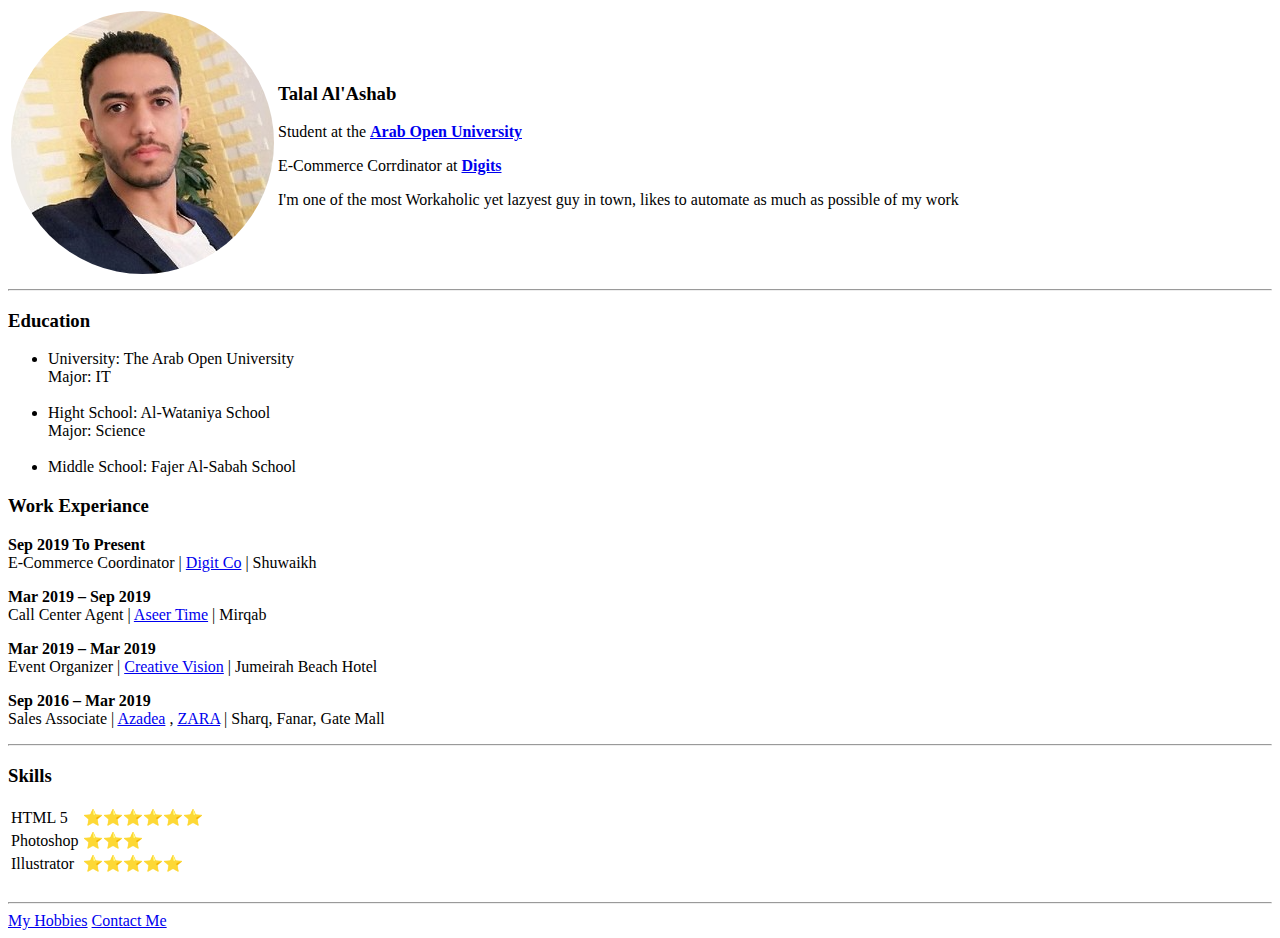
==== index.html @ d518bde4 "add initial website cv files" ====
<!DOCTYPE html>
<html lang="en" dir="ltr">
  <head>
    <meta charset="utf-8">

<!-- table for in profile picture and the intro --->
    <table>
      <tr>
      <td><img src="talal.png" alt="Talal Profile"></td>
        <td><h3>Talal Al'Ashab</h3>
        <p>Student at the <strong><a href="https://www.arabou.edu.kw/Pages/default.aspx">Arab Open University</a></strong></p>
        <p>E-Commerce Corrdinator at <strong><a href="https://www.digits.com.kw">Digits</a></strong></p>
        <p>I'm one of the most Workaholic yet lazyest guy in town, likes to automate as much as possible of my work</p>
      </td>
        </tr>
      </table>
      <hr>
  </head>
  <body>

<!-- List -->
<h3>Education</h3>
<ul>
  <li>University: The Arab Open University <br>Major: IT</li> <br>
  <li>Hight School: Al-Wataniya School <br>Major: Science</li><br>
  <li>Middle School: Fajer Al-Sabah School</li>
</ul>

<h3>Work Experiance</h3>
<p> <strong>Sep 2019 To Present</strong>
  <br>E-Commerce Coordinator | <a href="https:www.digits.com.kw">Digit Co</a> | Shuwaikh</p>

<p><strong>Mar 2019 – Sep 2019</strong>
  <br>Call Center Agent | <a href="http://aseertime.com/">Aseer Time</a> | Mirqab</p>

<p><strong>Mar 2019 – Mar 2019</strong>
  <br>Event Organizer | <a href="http://www.creativevisionkw.com/default">Creative Vision</a> | Jumeirah Beach Hotel</p>

<p><strong>Sep 2016 – Mar 2019 </strong>
  <br>Sales Associate | <a href="https://www.azadea.com/english/home">Azadea</a> , <a href="https://www.zara.com/kw/">ZARA</a> | Sharq, Fanar, Gate Mall</p>

<hr>

  <!-- table for skills -->
<h3>Skills</h3>

  <table>

    <tr>
      <td>HTML 5</td>
      <td>⭐️⭐️⭐️⭐️⭐️⭐️</td>
    </tr>

    <tr>
      <td>Photoshop</td>
      <td>⭐️⭐️⭐️</td>

    </tr>

    <tr>
      <td>Illustrator</td>
      <td>⭐️⭐️⭐️⭐️⭐️</td>

    </tr>


  </table>


<br>
<hr>
<!-- Pages -->
<a href="hobbies.html">My Hobbies</a>
<a href="Contact me.html">Contact Me</a>
  </body>
</html>
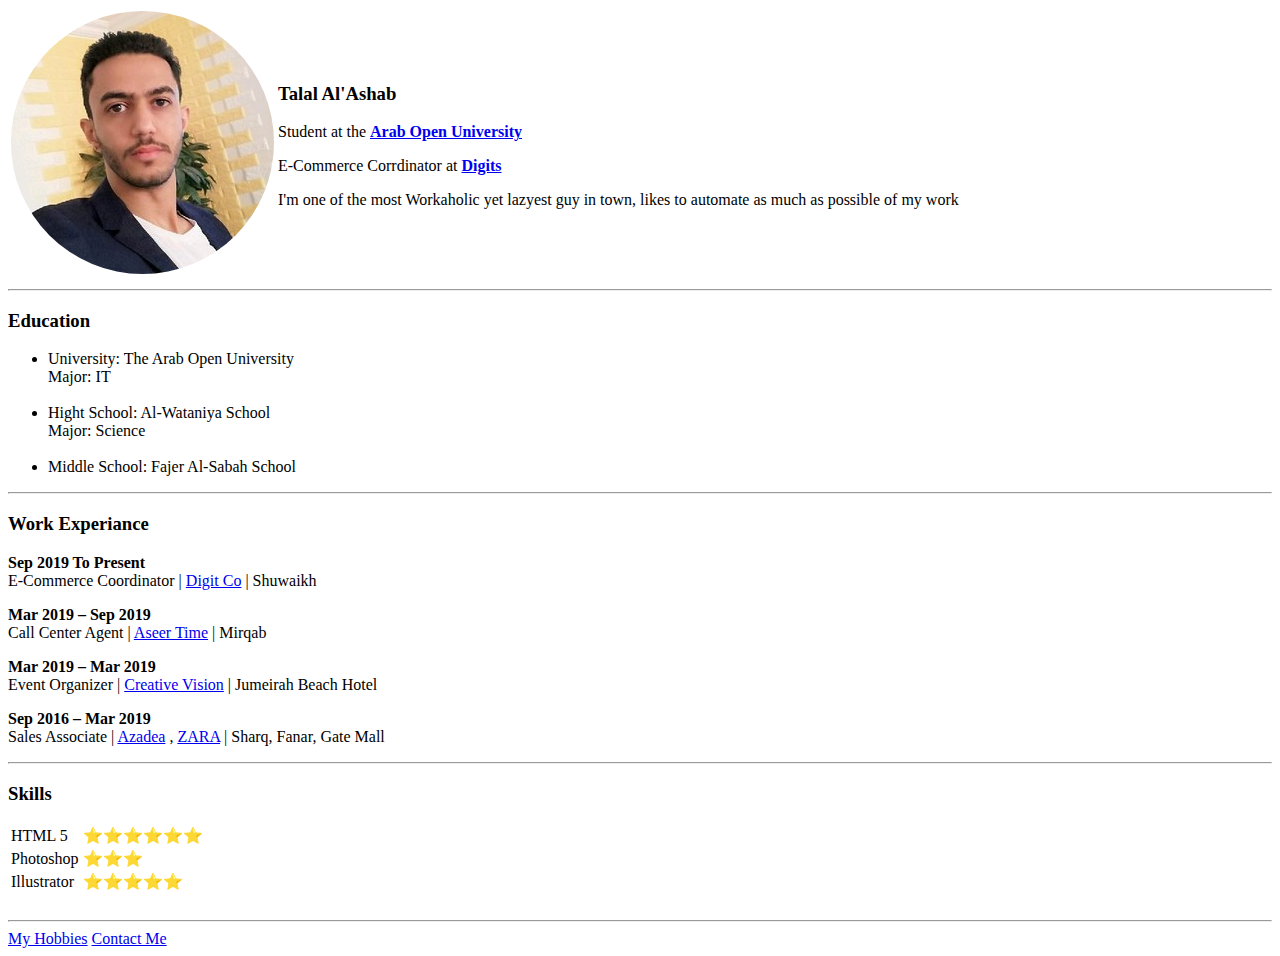
==== commit 08387ccc: "Update index.html" ====
--- a/index.html
+++ b/index.html
@@ -25,7 +25,7 @@
   <li>Hight School: Al-Wataniya School <br>Major: Science</li><br>
   <li>Middle School: Fajer Al-Sabah School</li>
 </ul>
-
+<hr>
 <h3>Work Experiance</h3>
 <p> <strong>Sep 2019 To Present</strong>
   <br>E-Commerce Coordinator | <a href="https:www.digits.com.kw">Digit Co</a> | Shuwaikh</p>
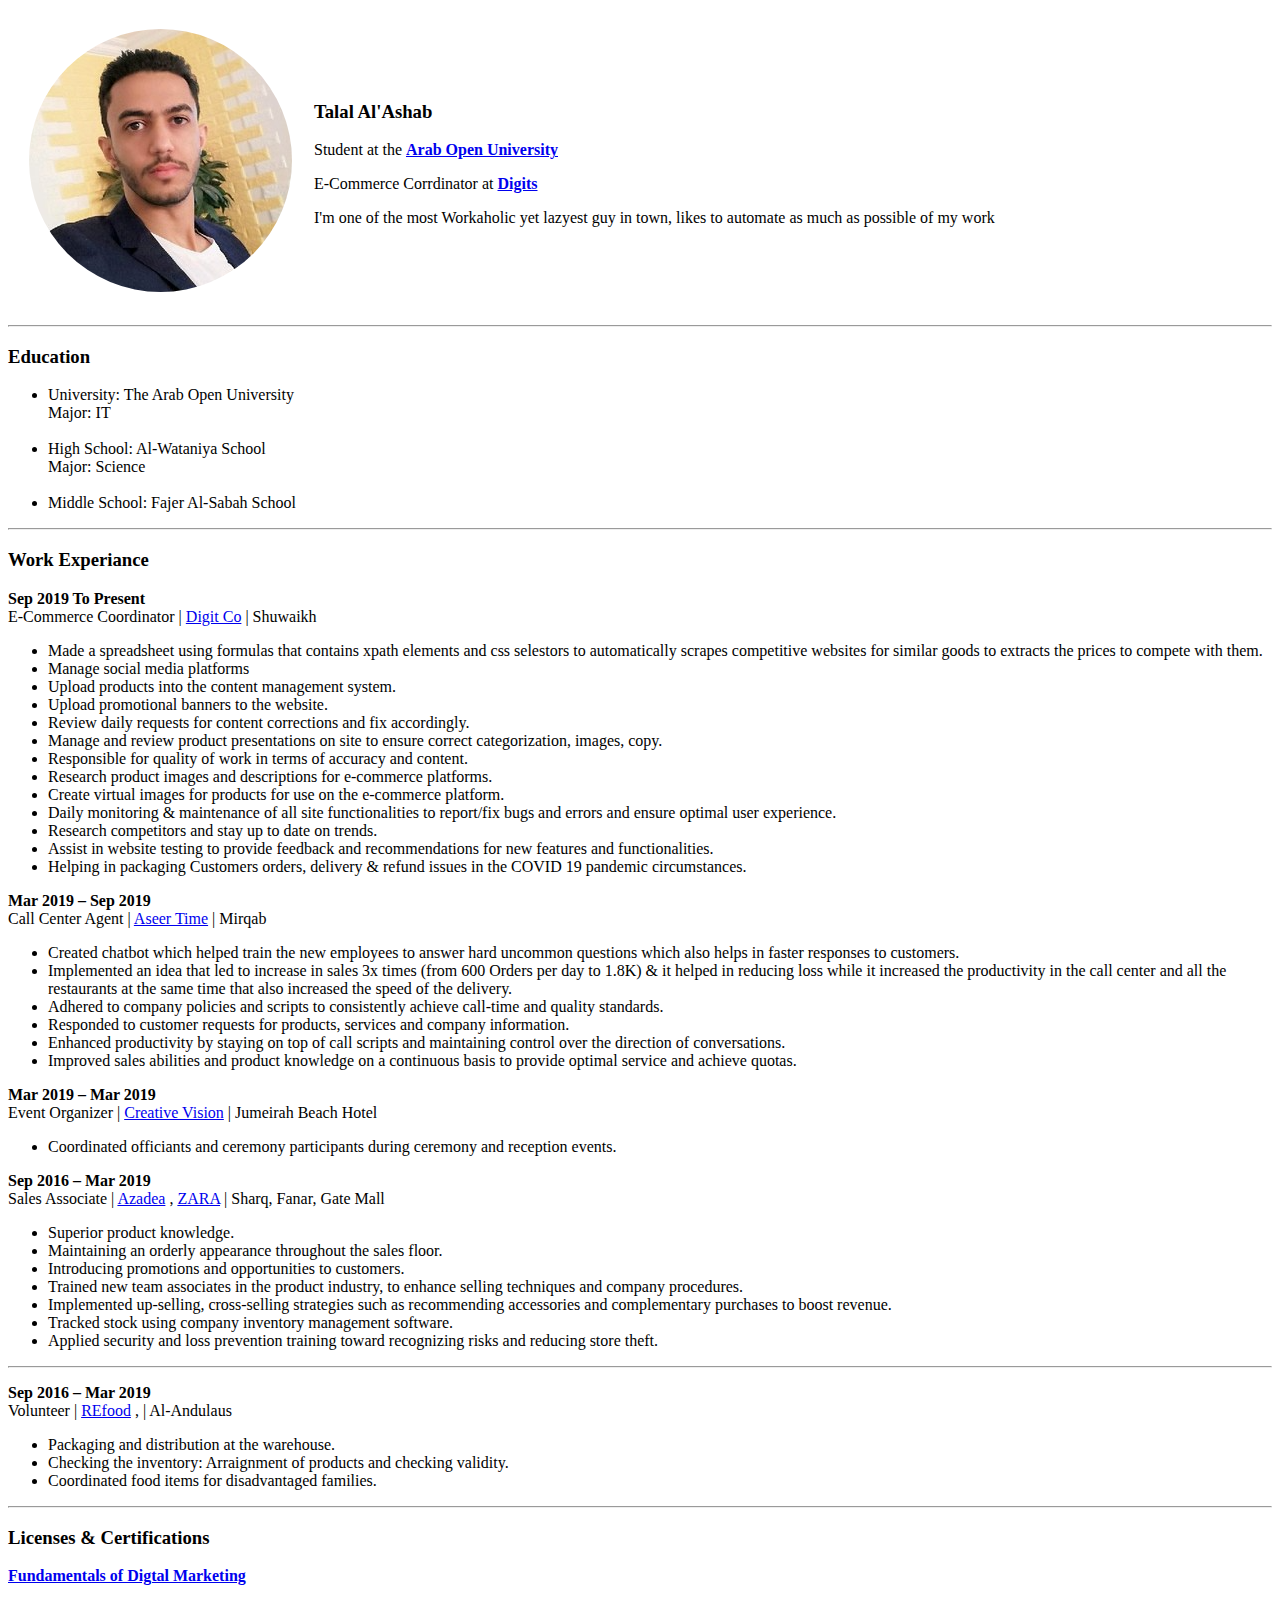
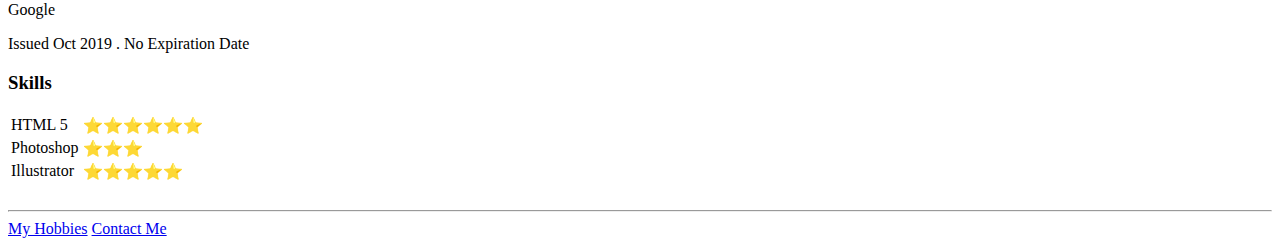
==== commit cb5e1595: "Update index.html" ====
--- a/index.html
+++ b/index.html
@@ -1,48 +1,114 @@
 <!DOCTYPE html>
 <html lang="en" dir="ltr">
-  <head>
-    <meta charset="utf-8">
 
-<!-- table for in profile picture and the intro --->
-    <table>
-      <tr>
+<head>
+  <meta charset="utf-8">
+
+<link rel="stylesheet" href="css/styles.css"
+
+  <!-- table for in profile picture and the intro --->
+  <table cellspacing="20">
+    <tr>
       <td><img src="talal.png" alt="Talal Profile"></td>
-        <td><h3>Talal Al'Ashab</h3>
+      <td>
+        <h3>Talal Al'Ashab</h3>
         <p>Student at the <strong><a href="https://www.arabou.edu.kw/Pages/default.aspx">Arab Open University</a></strong></p>
         <p>E-Commerce Corrdinator at <strong><a href="https://www.digits.com.kw">Digits</a></strong></p>
         <p>I'm one of the most Workaholic yet lazyest guy in town, likes to automate as much as possible of my work</p>
       </td>
-        </tr>
-      </table>
-      <hr>
-  </head>
-  <body>
+    </tr>
+  </table>
+  <hr>
+</head>
 
-<!-- List -->
-<h3>Education</h3>
+
+  <!-- List -->
+  <h3>Education</h3>
+  <ul>
+    <li>University: The Arab Open University <br>Major: IT</li> <br>
+    <li>High School: Al-Wataniya School <br>Major: Science</li><br>
+    <li>Middle School: Fajer Al-Sabah School</li>
+  </ul>
+  <hr>
+  <h3>Work Experiance</h3>
+  <p> <strong>Sep 2019 To Present</strong>
+    <br>E-Commerce Coordinator | <a href="https:www.digits.com.kw">Digit Co</a> | Shuwaikh</p>
+    <ul>
+      <li>Made a spreadsheet using formulas that contains xpath elements and css selestors to automatically scrapes competitive websites for similar goods to extracts the prices to compete with them.</li>
+      <li>Manage social media platforms </li>
+      <li>Upload products into the content management system.</li>
+      <li>Upload promotional banners to the website. </li>
+      <li>Review daily requests for content corrections and fix accordingly. </li>
+      <li>Manage and review product presentations on site to ensure correct categorization, images, copy. </li>
+      <li>Responsible for quality of work in terms of accuracy and content. </li>
+      <li>Research product images and descriptions for e-commerce platforms. </li>
+      <li>Create virtual images for products for use on the e-commerce platform. </li>
+      <li>Daily monitoring & maintenance of all site functionalities to report/fix bugs and errors and ensure optimal user experience.</li>
+      <li>Research competitors and stay up to date on trends. </li>
+      <li>Assist in website testing to provide feedback and recommendations for new features and functionalities. </li>
+      <li>Helping in packaging Customers orders, delivery & refund issues in the COVID 19 pandemic circumstances.</li>
+
+    </ul>
+
+  <p><strong>Mar 2019 – Sep 2019</strong>
+    <br>Call Center Agent | <a href="http://aseertime.com/">Aseer Time</a> | Mirqab</p>
+    <ul>
+      <li>Created chatbot which helped train the new employees to answer hard uncommon questions which also helps in faster responses to customers. </li>
+      <li>Implemented an idea that led to increase in sales 3x times (from 600 Orders per day to 1.8K) & it helped in reducing loss while it increased the productivity in the call center and all the restaurants at the same time that also increased the speed of the delivery. </li>
+      <li>Adhered to company policies and scripts to consistently achieve call-time and quality standards. </li>
+      <li>Responded to customer requests for products, services and company information. </li>
+      <li>Enhanced productivity by staying on top of call scripts and maintaining control over the direction of conversations. </li>
+      <li>Improved sales abilities and product knowledge on a continuous basis to provide optimal service and achieve quotas.</li>
+
+    </ul>
+
+  <p><strong>Mar 2019 – Mar 2019</strong>
+    <br>Event Organizer | <a href="http://www.creativevisionkw.com/default">Creative Vision</a> | Jumeirah Beach Hotel</p>
 <ul>
-  <li>University: The Arab Open University <br>Major: IT</li> <br>
-  <li>Hight School: Al-Wataniya School <br>Major: Science</li><br>
-  <li>Middle School: Fajer Al-Sabah School</li>
+  <li>Coordinated officiants and ceremony participants during ceremony and reception events.</li>
 </ul>
-<hr>
-<h3>Work Experiance</h3>
-<p> <strong>Sep 2019 To Present</strong>
-  <br>E-Commerce Coordinator | <a href="https:www.digits.com.kw">Digit Co</a> | Shuwaikh</p>
 
-<p><strong>Mar 2019 – Sep 2019</strong>
-  <br>Call Center Agent | <a href="http://aseertime.com/">Aseer Time</a> | Mirqab</p>
+  <p><strong>Sep 2016 – Mar 2019 </strong>
+    <br>Sales Associate | <a href="https://www.azadea.com/english/home">Azadea</a> , <a href="https://www.zara.com/kw/">ZARA</a> | Sharq, Fanar, Gate Mall</p>
+    <ul>
+      <li>Superior product knowledge.</li>
+      <li>Maintaining an orderly appearance throughout the sales floor.</li>
+      <li>Introducing promotions and opportunities to customers.</li>
+      <li>Trained new team associates in the product industry, to enhance selling techniques and company procedures.</li>
+      <li>Implemented up-selling, cross-selling strategies such as recommending accessories and complementary purchases to boost revenue.</li>
+      <li>Tracked stock using company inventory management software.</li>
+      <li>Applied security and loss prevention training toward recognizing risks and reducing store theft.
+</li>
 
-<p><strong>Mar 2019 – Mar 2019</strong>
-  <br>Event Organizer | <a href="http://www.creativevisionkw.com/default">Creative Vision</a> | Jumeirah Beach Hotel</p>
+    </ul>
+  <hr>
 
-<p><strong>Sep 2016 – Mar 2019 </strong>
-  <br>Sales Associate | <a href="https://www.azadea.com/english/home">Azadea</a> , <a href="https://www.zara.com/kw/">ZARA</a> | Sharq, Fanar, Gate Mall</p>
+  <p><strong>Sep 2016 – Mar 2019 </strong>
+    <br>Volunteer | <a href="https://www.azadea.com/english/home">REfood</a> , | Al-Andulaus</p>
+<ul>
+  <li>Packaging and distribution at the warehouse.</li>
+  <li>Checking the inventory: Arraignment of products and checking validity.</li>
+  <li>Coordinated food items for disadvantaged families.</li>
+</ul>
 
-<hr>
+  <hr>
+
+  <h3>Licenses & Certifications</h3>
+    <strong><p> <a href="https://img0cf.b8cdn.com/images/course/49/59423349_1573489210.pdf">Fundamentals of Digtal Marketing</a></p></strong>
+    <p>
+      Google
+    </p>
+    <p>
+      Issued Oct 2019 . No Expiration Date
+    </p>
+
+
+
+
+
 
   <!-- table for skills -->
-<h3>Skills</h3>
+  <h3>Skills</h3>
 
   <table>
 
@@ -67,10 +133,11 @@
   </table>
 
 
-<br>
-<hr>
-<!-- Pages -->
-<a href="hobbies.html">My Hobbies</a>
-<a href="Contact me.html">Contact Me</a>
-  </body>
+  <br>
+  <hr>
+  <!-- Pages -->
+  <a href="hobbies.html">My Hobbies</a>
+  <a href="Contact me.html">Contact Me</a>
+</body>
+
 </html>
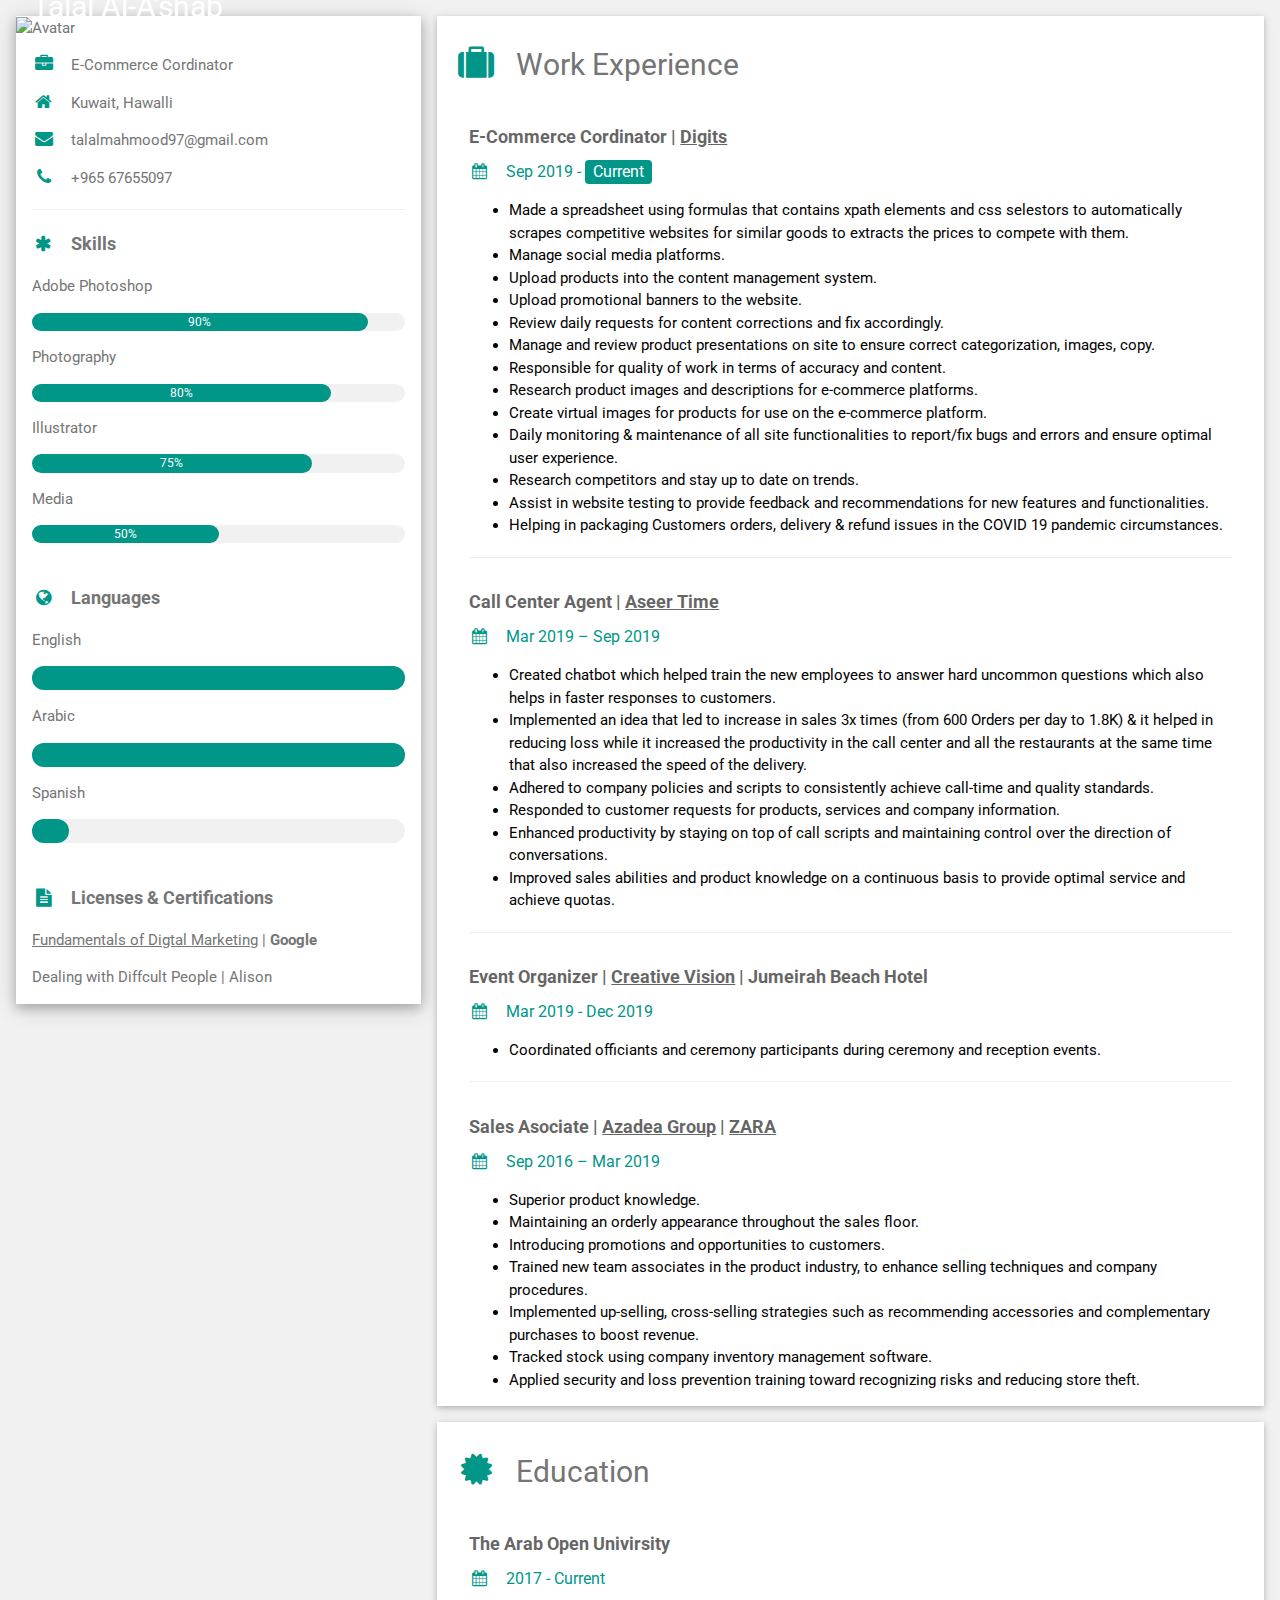
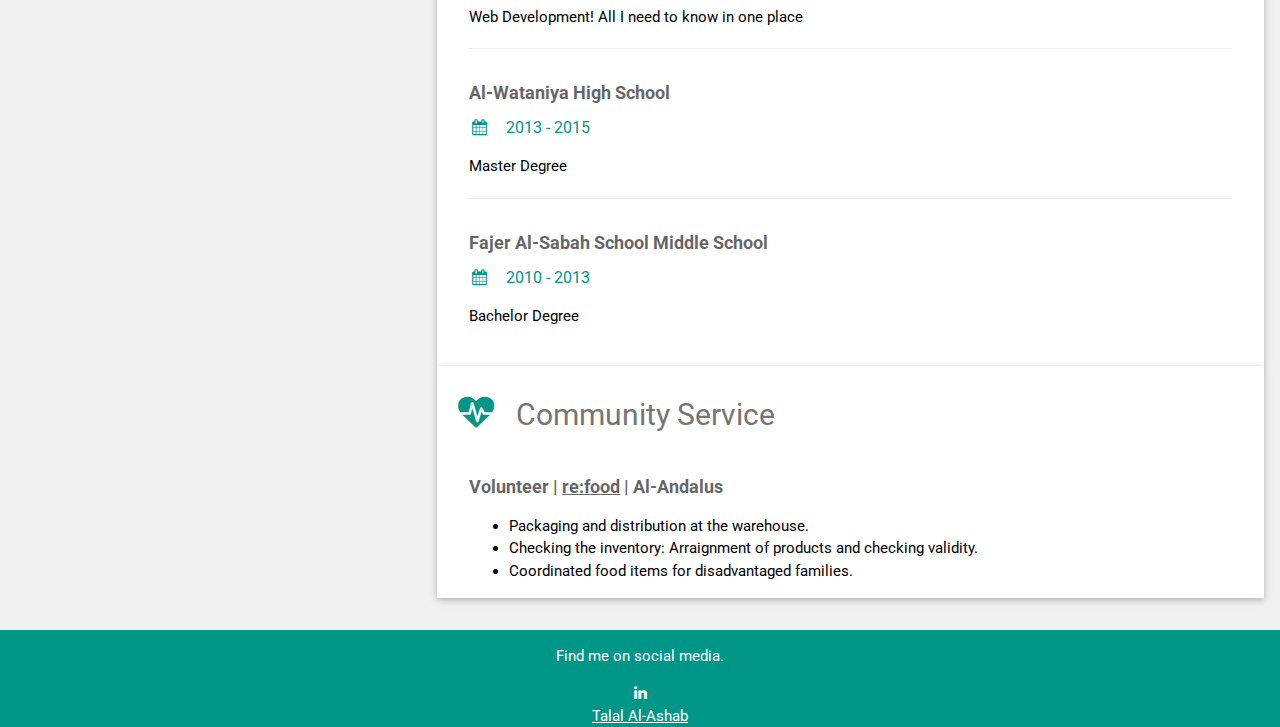
==== commit be4b7e7b: "Add files via upload" ====
--- a/index.html
+++ b/index.html
@@ -1,143 +1,195 @@
 <!DOCTYPE html>
-<html lang="en" dir="ltr">
+<html>
+<title>W3.CSS Template</title>
+<meta charset="UTF-8">
+<meta name="viewport" content="width=device-width, initial-scale=1">
+<link rel="stylesheet" href="https://www.w3schools.com/w3css/4/w3.css">
+<link rel='stylesheet' href='https://fonts.googleapis.com/css?family=Roboto'>
+<link rel="stylesheet" href="https://cdnjs.cloudflare.com/ajax/libs/font-awesome/4.7.0/css/font-awesome.min.css">
+<style>
+html,body,h1,h2,h3,h4,h5,h6 {font-family: "Roboto", sans-serif}
+</style>
+<body class="w3-light-grey">
 
-<head>
-  <meta charset="utf-8">
+<!-- Page Container -->
+<div class="w3-content w3-margin-top" style="max-width:1400px;">
 
-<link rel="stylesheet" href="css/styles.css"
+  <!-- The Grid -->
+  <div class="w3-row-padding">
 
-  <!-- table for in profile picture and the intro --->
-  <table cellspacing="20">
-    <tr>
-      <td><img src="talal.png" alt="Talal Profile"></td>
-      <td>
-        <h3>Talal Al'Ashab</h3>
-        <p>Student at the <strong><a href="https://www.arabou.edu.kw/Pages/default.aspx">Arab Open University</a></strong></p>
-        <p>E-Commerce Corrdinator at <strong><a href="https://www.digits.com.kw">Digits</a></strong></p>
-        <p>I'm one of the most Workaholic yet lazyest guy in town, likes to automate as much as possible of my work</p>
-      </td>
-    </tr>
-  </table>
-  <hr>
-</head>
+    <!-- Left Column -->
+    <div class="w3-third">
 
+      <div class="w3-white w3-text-grey w3-card-4">
+        <div class="w3-display-container">
+          <img src="https://media-exp1.licdn.com/dms/image/C5603AQHJA4fYgfcilw/profile-displayphoto-shrink_400_400/0?e=1597881600&v=beta&t=4HWMPrF5-MyUjvl9fNhQKcwze5MJu10W9_ksM5JfszQ" style="width:100%"  alt="Avatar">
 
-  <!-- List -->
-  <h3>Education</h3>
-  <ul>
-    <li>University: The Arab Open University <br>Major: IT</li> <br>
-    <li>High School: Al-Wataniya School <br>Major: Science</li><br>
-    <li>Middle School: Fajer Al-Sabah School</li>
-  </ul>
-  <hr>
-  <h3>Work Experiance</h3>
-  <p> <strong>Sep 2019 To Present</strong>
-    <br>E-Commerce Coordinator | <a href="https:www.digits.com.kw">Digit Co</a> | Shuwaikh</p>
-    <ul>
-      <li>Made a spreadsheet using formulas that contains xpath elements and css selestors to automatically scrapes competitive websites for similar goods to extracts the prices to compete with them.</li>
-      <li>Manage social media platforms </li>
-      <li>Upload products into the content management system.</li>
-      <li>Upload promotional banners to the website. </li>
-      <li>Review daily requests for content corrections and fix accordingly. </li>
-      <li>Manage and review product presentations on site to ensure correct categorization, images, copy. </li>
-      <li>Responsible for quality of work in terms of accuracy and content. </li>
-      <li>Research product images and descriptions for e-commerce platforms. </li>
-      <li>Create virtual images for products for use on the e-commerce platform. </li>
-      <li>Daily monitoring & maintenance of all site functionalities to report/fix bugs and errors and ensure optimal user experience.</li>
-      <li>Research competitors and stay up to date on trends. </li>
-      <li>Assist in website testing to provide feedback and recommendations for new features and functionalities. </li>
-      <li>Helping in packaging Customers orders, delivery & refund issues in the COVID 19 pandemic circumstances.</li>
+          <div class="w3-display-bottomleft w3-container w3-text-white">
+            <h2>Talal Al-A'shab</h2>
+          </div>
+        </div>
+        <div class="w3-container">
+          <p><i class="fa fa-briefcase fa-fw w3-margin-right w3-large w3-text-teal"></i>E-Commerce Cordinator</p>
+          <p><i class="fa fa-home fa-fw w3-margin-right w3-large w3-text-teal"></i>Kuwait, Hawalli</p>
+          <p><i class="fa fa-envelope fa-fw w3-margin-right w3-large w3-text-teal"></i>talalmahmood97@gmail.com</p>
+          <p><i class="fa fa-phone fa-fw w3-margin-right w3-large w3-text-teal"></i>+965 67655097</p>
+          <hr>
 
-    </ul>
+          <p class="w3-large"><b><i class="fa fa-asterisk fa-fw w3-margin-right w3-text-teal"></i>Skills</b></p>
+          <p>Adobe Photoshop</p>
+          <div class="w3-light-grey w3-round-xlarge w3-small">
+            <div class="w3-container w3-center w3-round-xlarge w3-teal" style="width:90%">90%</div>
+          </div>
+          <p>Photography</p>
+          <div class="w3-light-grey w3-round-xlarge w3-small">
+            <div class="w3-container w3-center w3-round-xlarge w3-teal" style="width:80%">
+              <div class="w3-center w3-text-white">80%</div>
+            </div>
+          </div>
+          <p>Illustrator</p>
+          <div class="w3-light-grey w3-round-xlarge w3-small">
+            <div class="w3-container w3-center w3-round-xlarge w3-teal" style="width:75%">75%</div>
+          </div>
+          <p>Media</p>
+          <div class="w3-light-grey w3-round-xlarge w3-small">
+            <div class="w3-container w3-center w3-round-xlarge w3-teal" style="width:50%">50%</div>
+          </div>
+          <br>
 
-  <p><strong>Mar 2019 – Sep 2019</strong>
-    <br>Call Center Agent | <a href="http://aseertime.com/">Aseer Time</a> | Mirqab</p>
-    <ul>
-      <li>Created chatbot which helped train the new employees to answer hard uncommon questions which also helps in faster responses to customers. </li>
-      <li>Implemented an idea that led to increase in sales 3x times (from 600 Orders per day to 1.8K) & it helped in reducing loss while it increased the productivity in the call center and all the restaurants at the same time that also increased the speed of the delivery. </li>
-      <li>Adhered to company policies and scripts to consistently achieve call-time and quality standards. </li>
-      <li>Responded to customer requests for products, services and company information. </li>
-      <li>Enhanced productivity by staying on top of call scripts and maintaining control over the direction of conversations. </li>
-      <li>Improved sales abilities and product knowledge on a continuous basis to provide optimal service and achieve quotas.</li>
-
-    </ul>
-
-  <p><strong>Mar 2019 – Mar 2019</strong>
-    <br>Event Organizer | <a href="http://www.creativevisionkw.com/default">Creative Vision</a> | Jumeirah Beach Hotel</p>
-<ul>
-  <li>Coordinated officiants and ceremony participants during ceremony and reception events.</li>
-</ul>
-
-  <p><strong>Sep 2016 – Mar 2019 </strong>
-    <br>Sales Associate | <a href="https://www.azadea.com/english/home">Azadea</a> , <a href="https://www.zara.com/kw/">ZARA</a> | Sharq, Fanar, Gate Mall</p>
-    <ul>
-      <li>Superior product knowledge.</li>
-      <li>Maintaining an orderly appearance throughout the sales floor.</li>
-      <li>Introducing promotions and opportunities to customers.</li>
-      <li>Trained new team associates in the product industry, to enhance selling techniques and company procedures.</li>
-      <li>Implemented up-selling, cross-selling strategies such as recommending accessories and complementary purchases to boost revenue.</li>
-      <li>Tracked stock using company inventory management software.</li>
-      <li>Applied security and loss prevention training toward recognizing risks and reducing store theft.
-</li>
-
-    </ul>
-  <hr>
-
-  <p><strong>Sep 2016 – Mar 2019 </strong>
-    <br>Volunteer | <a href="https://www.azadea.com/english/home">REfood</a> , | Al-Andulaus</p>
-<ul>
-  <li>Packaging and distribution at the warehouse.</li>
-  <li>Checking the inventory: Arraignment of products and checking validity.</li>
-  <li>Coordinated food items for disadvantaged families.</li>
-</ul>
-
-  <hr>
-
-  <h3>Licenses & Certifications</h3>
-    <strong><p> <a href="https://img0cf.b8cdn.com/images/course/49/59423349_1573489210.pdf">Fundamentals of Digtal Marketing</a></p></strong>
-    <p>
-      Google
-    </p>
-    <p>
-      Issued Oct 2019 . No Expiration Date
-    </p>
+          <p class="w3-large w3-text-theme"><b><i class="fa fa-globe fa-fw w3-margin-right w3-text-teal"></i>Languages</b></p>
+          <p>English</p>
+          <div class="w3-light-grey w3-round-xlarge">
+            <div class="w3-round-xlarge w3-teal" style="height:24px;width:100%"></div>
+          </div>
+          <p>Arabic</p>
+          <div class="w3-light-grey w3-round-xlarge">
+            <div class="w3-round-xlarge w3-teal" style="height:24px;width:100%"></div>
+          </div>
+          <p>Spanish</p>
+          <div class="w3-light-grey w3-round-xlarge">
+            <div class="w3-round-xlarge w3-teal" style="height:24px;width:10%"></div>
+          </div>
+          <br>
+          <p class="w3-large w3-text-theme"><b><i class="fa fa-file-text fa-fw w3-margin-right w3-text-teal"></i>Licenses & Certifications</b></p>
+          <p><a href="https://img0cf.b8cdn.com/images/course/49/59423349_1573489210.pdf">Fundamentals of Digtal Marketing</a> | <strong>Google</strong></p>
+          <div class="w3-light-grey w3-round-xlarge">
+          </div>
+          <p>Dealing with Diffcult People | Alison</p>
+          <div class="w3-light-grey w3-round-xlarge">
+          </div>
+        </div>
+      </div><br>
 
 
 
+    <!-- End Left Column -->
+    </div>
+
+    <!-- Right Column -->
+    <div class="w3-twothird">
+
+      <div class="w3-container w3-card w3-white w3-margin-bottom">
+        <h2 class="w3-text-grey w3-padding-16"><i class="fa fa-suitcase fa-fw w3-margin-right w3-xxlarge w3-text-teal"></i>Work Experience</h2>
+        <div class="w3-container">
+          <h5 class="w3-opacity"><b>E-Commerce Cordinator | <a href="https://www.digits.com.kw/">Digits</a></b></h5>
+          <h6 class="w3-text-teal"><i class="fa fa-calendar fa-fw w3-margin-right"></i>Sep 2019 - <span class="w3-tag w3-teal w3-round">Current</span></h6>
+          <ul>
+                <li>Made a spreadsheet using formulas that contains xpath elements and css selestors to automatically scrapes competitive websites for similar goods to extracts the prices to compete with them.</li>
+                <li>Manage social media platforms. </li>
+                <li>Upload products into the content management system.</li>
+                <li>Upload promotional banners to the website. </li>
+                <li>Review daily requests for content corrections and fix accordingly. </li>
+                <li>Manage and review product presentations on site to ensure correct categorization, images, copy. </li>
+                <li>Responsible for quality of work in terms of accuracy and content. </li>
+                <li>Research product images and descriptions for e-commerce platforms. </li>
+                <li>Create virtual images for products for use on the e-commerce platform. </li>
+                <li>Daily monitoring & maintenance of all site functionalities to report/fix bugs and errors and ensure optimal user experience.</li>
+                <li>Research competitors and stay up to date on trends. </li>
+                <li>Assist in website testing to provide feedback and recommendations for new features and functionalities. </li>
+                <li>Helping in packaging Customers orders, delivery & refund issues in the COVID 19 pandemic circumstances.</li>
+
+              </ul>          <hr>
+        </div>
+        <div class="w3-container">
+          <h5 class="w3-opacity"><b>Call Center Agent | <a href="http://aseertime.com/">Aseer Time</a></b></h5>
+          <h6 class="w3-text-teal"><i class="fa fa-calendar fa-fw w3-margin-right"></i>Mar 2019 – Sep 2019</h6>
+          <ul>
+              <li>Created chatbot which helped train the new employees to answer hard uncommon questions which also helps in faster responses to customers. </li>
+              <li>Implemented an idea that led to increase in sales 3x times (from 600 Orders per day to 1.8K) & it helped in reducing loss while it increased the productivity in the call center and all the restaurants at the same time that also increased the speed of the delivery. </li>
+              <li>Adhered to company policies and scripts to consistently achieve call-time and quality standards. </li>
+              <li>Responded to customer requests for products, services and company information. </li>
+              <li>Enhanced productivity by staying on top of call scripts and maintaining control over the direction of conversations. </li>
+              <li>Improved sales abilities and product knowledge on a continuous basis to provide optimal service and achieve quotas.</li>
+
+            </ul>          <hr>
+        </div>
+        <div class="w3-container">
+          <h5 class="w3-opacity"><b>Event Organizer | <a href="http://www.creativevisionkw.com/default">Creative Vision</a> | Jumeirah Beach Hotel</b></h5>
+          <h6 class="w3-text-teal"><i class="fa fa-calendar fa-fw w3-margin-right"></i>Mar 2019 - Dec 2019</h6>
+          <ul>
+            <li>Coordinated officiants and ceremony participants during ceremony and reception events.</li>
+          </ul>          <hr>
+        </div>
+        <div class="w3-container">
+          <h5 class="w3-opacity"><b>Sales Asociate  | <a href="https://www.azadea.com/english/home">Azadea Group</a> | <a href="www.zara.com">ZARA</a></b></h5>
+          <h6 class="w3-text-teal"><i class="fa fa-calendar fa-fw w3-margin-right"></i>Sep 2016 – Mar 2019</h6>
+          <ul>
+            <li>Superior product knowledge.</li>
+            <li>Maintaining an orderly appearance throughout the sales floor.</li>
+            <li>Introducing promotions and opportunities to customers.</li>
+            <li>Trained new team associates in the product industry, to enhance selling techniques and company procedures.</li>
+            <li>Implemented up-selling, cross-selling strategies such as recommending accessories and complementary purchases to boost revenue.</li>
+            <li>Tracked stock using company inventory management software.</li>
+            <li>Applied security and loss prevention training toward recognizing risks and reducing store theft.
+      </li>
+
+          </ul>        </div>
+      </div>
+
+      <div class="w3-container w3-card w3-white">
+        <h2 class="w3-text-grey w3-padding-16"><i class="fa fa-certificate fa-fw w3-margin-right w3-xxlarge w3-text-teal"></i>Education</h2>
+        <div class="w3-container">
+          <h5 class="w3-opacity"><b>The Arab Open Univirsity</b></h5>
+          <h6 class="w3-text-teal"><i class="fa fa-calendar fa-fw w3-margin-right"></i>2017 - Current</h6>
+          <p>Web Development! All I need to know in one place</p>
+          <hr>
+        </div>
+        <div class="w3-container">
+          <h5 class="w3-opacity"><b>Al-Wataniya High School</b></h5>
+          <h6 class="w3-text-teal"><i class="fa fa-calendar fa-fw w3-margin-right"></i>2013 - 2015</h6>
+          <p>Master Degree</p>
+          <hr>
+        </div>
+        <div class="w3-container">
+          <h5 class="w3-opacity"><b>Fajer Al-Sabah School Middle School</b></h5>
+          <h6 class="w3-text-teal"><i class="fa fa-calendar fa-fw w3-margin-right"></i>2010 - 2013</h6>
+          <p>Bachelor Degree</p><br>
+        </div>
+      </div>
 
 
+    <!-- End Right Column -->
+      <div class="w3-container w3-card w3-white w3-margin-bottom">
+        <h2 class="w3-text-grey w3-padding-16"><i class="fa fa-heartbeat fa-fw w3-margin-right w3-xxlarge w3-text-teal"></i>Community Service</h2>
+        <div class="w3-container">
+            <h5 class="w3-opacity"><b>Volunteer | <a href="http://www.refoodkuwait.org/">re:food</a> | Al-Andalus</b></h5>
+            <ul>
+              <li>Packaging and distribution at the warehouse.</li>
+              <li>Checking the inventory: Arraignment of products and checking validity.</li>
+              <li>Coordinated food items for disadvantaged families.</li>
+            </li>          </div>
+        </div>
+  <!-- End Grid -->
+  </div>
 
-  <!-- table for skills -->
-  <h3>Skills</h3>
+  <!-- End Page Container -->
+</div>
 
-  <table>
+<footer class="w3-container w3-teal w3-center w3-margin-top">
+  <p>Find me on social media.</p>
+  <i class="fa fa-linkedin w3-hover-opacity"></i>
+  <div class="LI-profile-badge"  data-version="v1" data-size="medium" data-locale="en_US" data-type="vertical" data-theme="dark" data-vanity="talal-al-ashab-a92400157"><a class="LI-simple-link" href='https://kw.linkedin.com/in/talal-al-ashab-a92400157?trk=profile-badge'>Talal Al-Ashab</a></div>
+</footer>
 
-    <tr>
-      <td>HTML 5</td>
-      <td>⭐️⭐️⭐️⭐️⭐️⭐️</td>
-    </tr>
-
-    <tr>
-      <td>Photoshop</td>
-      <td>⭐️⭐️⭐️</td>
-
-    </tr>
-
-    <tr>
-      <td>Illustrator</td>
-      <td>⭐️⭐️⭐️⭐️⭐️</td>
-
-    </tr>
-
-
-  </table>
-
-
-  <br>
-  <hr>
-  <!-- Pages -->
-  <a href="hobbies.html">My Hobbies</a>
-  <a href="Contact me.html">Contact Me</a>
 </body>
-
 </html>
